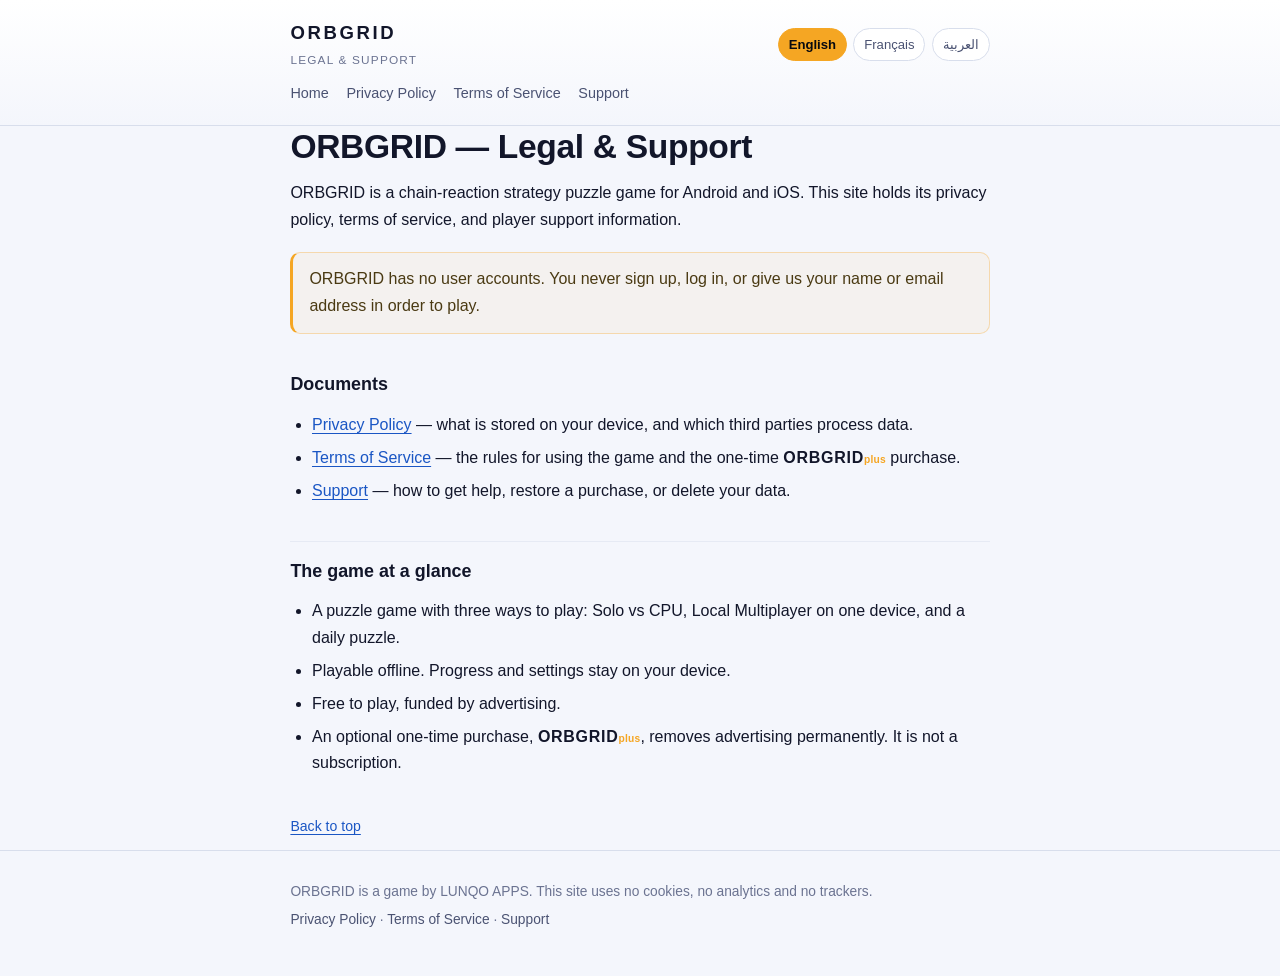
==== index.html @ 341d021b "Deploy ORBGRID legal website" ====
<!doctype html>
<html lang="en" dir="ltr">
<head>
<meta charset="utf-8">
<meta name="viewport" content="width=device-width, initial-scale=1">
<title>ORBGRID — Legal &amp; Support</title>
<meta name="description" content="Privacy policy, terms of service and player support for ORBGRID, a chain-reaction strategy puzzle game.">
<meta name="color-scheme" content="dark light">
<link rel="stylesheet" href="assets/styles.css">
</head>
<body>
<a class="skip" href="#main">Skip to content</a>

<header class="site">
  <div class="wrap bar">
    <a class="brand" href="./">
      <span class="brand-name">ORBGRID</span>
      <span class="brand-tag">Legal &amp; Support</span>
    </a>
    <nav class="langs" aria-label="Language">
      <a href="" lang="en" hreflang="en" aria-current="true">English</a> <a href="fr/" lang="fr" hreflang="fr">Français</a> <a href="ar/" lang="ar" hreflang="ar">العربية</a>
    </nav>
  </div>
  <nav class="wrap tabs" aria-label="Home">
    <a href="./">Home</a>
    <a href="privacy/">Privacy Policy</a>
    <a href="terms/">Terms of Service</a>
    <a href="support/">Support</a>
  </nav>
</header>

<main id="main" class="wrap">
  <article>
      <h1>ORBGRID — Legal &amp; Support</h1>
      <p>ORBGRID is a chain-reaction strategy puzzle game for Android and iOS. This site holds its privacy policy, terms of service, and player support information.</p>
      <aside class="note"><p>ORBGRID has no user accounts. You never sign up, log in, or give us your name or email address in order to play.</p></aside>
      <h2 id="s1">Documents</h2>
      <ul>
        <li><a href="privacy/">Privacy Policy</a> — what is stored on your device, and which third parties process data.</li>
        <li><a href="terms/">Terms of Service</a> — the rules for using the game and the one-time <span class="ogp">ORBGRID<span>plus</span></span> purchase.</li>
        <li><a href="support/">Support</a> — how to get help, restore a purchase, or delete your data.</li>
      </ul>
      <h2 id="s2">The game at a glance</h2>
      <ul>
        <li>A puzzle game with three ways to play: Solo vs CPU, Local Multiplayer on one device, and a daily puzzle.</li>
        <li>Playable offline. Progress and settings stay on your device.</li>
        <li>Free to play, funded by advertising.</li>
        <li>An optional one-time purchase, <span class="ogp">ORBGRID<span>plus</span></span>, removes advertising permanently. It is not a subscription.</li>
      </ul>
      <p class="top"><a href="#main">Back to top</a></p>
  </article>
</main>

<footer class="site">
  <div class="wrap">
    <p>ORBGRID is a game by LUNQO APPS. This site uses no cookies, no analytics and no trackers.</p>
    <p class="fine">
      <a href="privacy/">Privacy Policy</a> ·
      <a href="terms/">Terms of Service</a> ·
      <a href="support/">Support</a>
    </p>
  </div>
</footer>
</body>
</html>
---- assets/styles.css ----
/* ORBGRID legal site.
   Deliberately dependency-free: no external fonts, no CDN, no scripts, no
   cookies, no analytics. A privacy site should not make third-party requests
   just to render itself. System font stacks keep it fast and offline-friendly.
   Logical CSS properties (inline-start/end) make the Arabic RTL layout work
   from the same rules as LTR. */

:root {
  --bg: #08090f;
  --surface: #0f1220;
  --surface-2: #12162a;
  --line: #242b3a;
  --line-soft: #1b2130;
  --text: #e8ecf6;
  --muted: #9aa5bf;
  --faint: #6e7790;
  --accent: #f5a623;
  --focus: #6ea8ff;
  --maxw: 46rem;
  --sans: -apple-system, BlinkMacSystemFont, "Segoe UI", Roboto, "Helvetica Neue",
          Arial, "Noto Sans", "Noto Kufi Arabic", sans-serif;
  --mono: ui-monospace, SFMono-Regular, Menlo, Consolas, monospace;
}

*, *::before, *::after { box-sizing: border-box; }

html { -webkit-text-size-adjust: 100%; }

body {
  margin: 0;
  background: var(--bg);
  color: var(--text);
  font-family: var(--sans);
  font-size: 1rem;
  line-height: 1.65;
  overflow-wrap: break-word;
}

/* Arabic renders small in most system faces — nudge it up for comfort. */
html[dir="rtl"] body { font-size: 1.06rem; line-height: 1.9; }

.wrap { width: 100%; max-width: var(--maxw); margin: 0 auto; padding: 0 1.15rem; }

/* ── Skip link (keyboard + screen-reader users) ───────────────────────────── */
.skip {
  position: absolute;
  inset-inline-start: -9999px;
  top: 0;
  z-index: 10;
  background: var(--accent);
  color: #08090f;
  padding: 0.6rem 1rem;
  border-radius: 0 0 8px 8px;
  font-weight: 700;
}
.skip:focus { inset-inline-start: 0; }

/* ── Header ───────────────────────────────────────────────────────────────── */
header.site {
  border-bottom: 1px solid var(--line);
  background: linear-gradient(180deg, #0b0e1a, var(--bg));
}
.bar {
  display: flex;
  flex-wrap: wrap;
  gap: 0.75rem 1rem;
  align-items: center;
  justify-content: space-between;
  padding-top: 1.15rem;
  padding-bottom: 0.5rem;
}
.brand { text-decoration: none; color: inherit; display: block; }
.brand-name {
  display: block;
  font-weight: 800;
  font-size: 1.16rem;
  letter-spacing: 0.14em;
  color: var(--text);
}
.brand-tag {
  display: block;
  font-size: 0.74rem;
  letter-spacing: 0.1em;
  text-transform: uppercase;
  color: var(--faint);
  margin-top: 0.15rem;
}

.langs { display: flex; gap: 0.4rem; flex-wrap: wrap; }
.langs a {
  font-size: 0.82rem;
  padding: 0.28rem 0.62rem;
  border: 1px solid var(--line);
  border-radius: 999px;
  color: var(--muted);
  text-decoration: none;
  background: var(--surface);
}
.langs a:hover { color: var(--text); border-color: #33415c; }
.langs a[aria-current="true"] {
  background: var(--accent);
  border-color: var(--accent);
  color: #08090f;
  font-weight: 700;
}

.tabs {
  display: flex;
  gap: 0.35rem 1.1rem;
  flex-wrap: wrap;
  padding-bottom: 0.9rem;
}
.tabs a {
  font-size: 0.9rem;
  color: var(--muted);
  text-decoration: none;
  padding: 0.2rem 0;
  border-bottom: 2px solid transparent;
}
.tabs a:hover { color: var(--text); border-bottom-color: var(--accent); }

/* ── Content ──────────────────────────────────────────────────────────────── */
main { padding: 2rem 0 3rem; }

h1 {
  font-size: clamp(1.6rem, 5vw, 2.1rem);
  line-height: 1.25;
  margin: 0 0 0.6rem;
  letter-spacing: -0.01em;
}
h2 {
  font-size: 1.12rem;
  margin: 2.3rem 0 0.6rem;
  padding-top: 0.9rem;
  border-top: 1px solid var(--line-soft);
  scroll-margin-top: 1rem;
}
h2:first-of-type { border-top: 0; padding-top: 0; }

p { margin: 0.75rem 0; }
.meta { color: var(--faint); font-size: 0.88rem; margin-top: 0; }

a { color: var(--focus); text-underline-offset: 0.18em; }
a:hover { color: #a7c8ff; }

ul { margin: 0.75rem 0; padding-inline-start: 1.35rem; }
li { margin: 0.42rem 0; }

code {
  font-family: var(--mono);
  font-size: 0.88em;
  background: var(--surface-2);
  border: 1px solid var(--line);
  border-radius: 5px;
  padding: 0.08em 0.36em;
}
strong { color: #f3f6fd; }
.muted { color: var(--faint); font-size: 0.86em; }

/* Callout for summaries and status notes. */
.note {
  margin: 1.15rem 0;
  padding: 0.85rem 1rem;
  background: rgba(245, 166, 35, 0.06);
  border: 1px solid rgba(245, 166, 35, 0.32);
  border-inline-start: 3px solid var(--accent);
  border-radius: 10px;
}
.note p { margin: 0; color: #f0e6d2; }

/* ── ORBGRIDplus wordmark (mirrors the in-game mark) ──────────────────────── */
.ogp { font-weight: 800; letter-spacing: 0.045em; white-space: nowrap; color: var(--text); }
.ogp > span {
  font-size: 0.64em;
  font-weight: 800;
  letter-spacing: 0.02em;
  color: var(--accent);
}

/* ── Table of contents ────────────────────────────────────────────────────── */
.toc {
  margin: 1.3rem 0 1.9rem;
  padding: 0.9rem 1.05rem;
  background: var(--surface);
  border: 1px solid var(--line);
  border-radius: 10px;
}
.toc-h {
  font-size: 0.74rem;
  letter-spacing: 0.1em;
  text-transform: uppercase;
  color: var(--faint);
  margin: 0 0 0.5rem;
  border: 0;
  padding: 0;
}
.toc ol { margin: 0; padding-inline-start: 1.3rem; color: var(--muted); }
.toc li { margin: 0.22rem 0; }
.toc a { color: var(--muted); text-decoration: none; }
.toc a:hover { color: var(--text); text-decoration: underline; }

/* ── Third-party table ────────────────────────────────────────────────────── */
.tablewrap {
  overflow-x: auto;
  margin: 1.1rem 0;
  border: 1px solid var(--line);
  border-radius: 10px;
}
table { border-collapse: collapse; width: 100%; min-width: 34rem; font-size: 0.9rem; }
th, td {
  text-align: start;
  vertical-align: top;
  padding: 0.7rem 0.85rem;
  border-bottom: 1px solid var(--line-soft);
}
thead th {
  background: var(--surface-2);
  color: var(--muted);
  font-size: 0.76rem;
  letter-spacing: 0.06em;
  text-transform: uppercase;
  white-space: nowrap;
}
tbody tr:last-child td { border-bottom: 0; }

.top { margin-top: 2.4rem; font-size: 0.88rem; }

/* ── Footer ───────────────────────────────────────────────────────────────── */
footer.site {
  border-top: 1px solid var(--line);
  padding: 1.5rem 0 2.4rem;
  color: var(--faint);
  font-size: 0.86rem;
}
footer.site p { margin: 0.35rem 0; }
footer.site a { color: var(--muted); }
.fine a { text-decoration: none; }
.fine a:hover { text-decoration: underline; }

/* ── Accessibility & preferences ──────────────────────────────────────────── */
:focus-visible { outline: 2px solid var(--focus); outline-offset: 2px; border-radius: 4px; }

@media (prefers-reduced-motion: reduce) {
  * { animation: none !important; transition: none !important; scroll-behavior: auto !important; }
}

/* The site is dark by design (it matches the game). Light-preference users get
   a slightly lifted surface set rather than a different identity. */
@media (prefers-color-scheme: light) {
  :root {
    --bg: #f4f6fc;
    --surface: #ffffff;
    --surface-2: #eef1f9;
    --line: #d8deec;
    --line-soft: #e6eaf4;
    --text: #12162a;
    --muted: #4a5272;
    --faint: #6b7391;
    --focus: #1a56c4;
  }
  header.site { background: linear-gradient(180deg, #ffffff, var(--bg)); }
  .note p { color: #4a3a13; }
  .ogp { color: var(--text); }
}

@media print {
  header.site, footer.site, .toc, .skip, .top { display: none; }
  body { background: #fff; color: #000; font-size: 11pt; }
  a { color: #000; text-decoration: underline; }
}
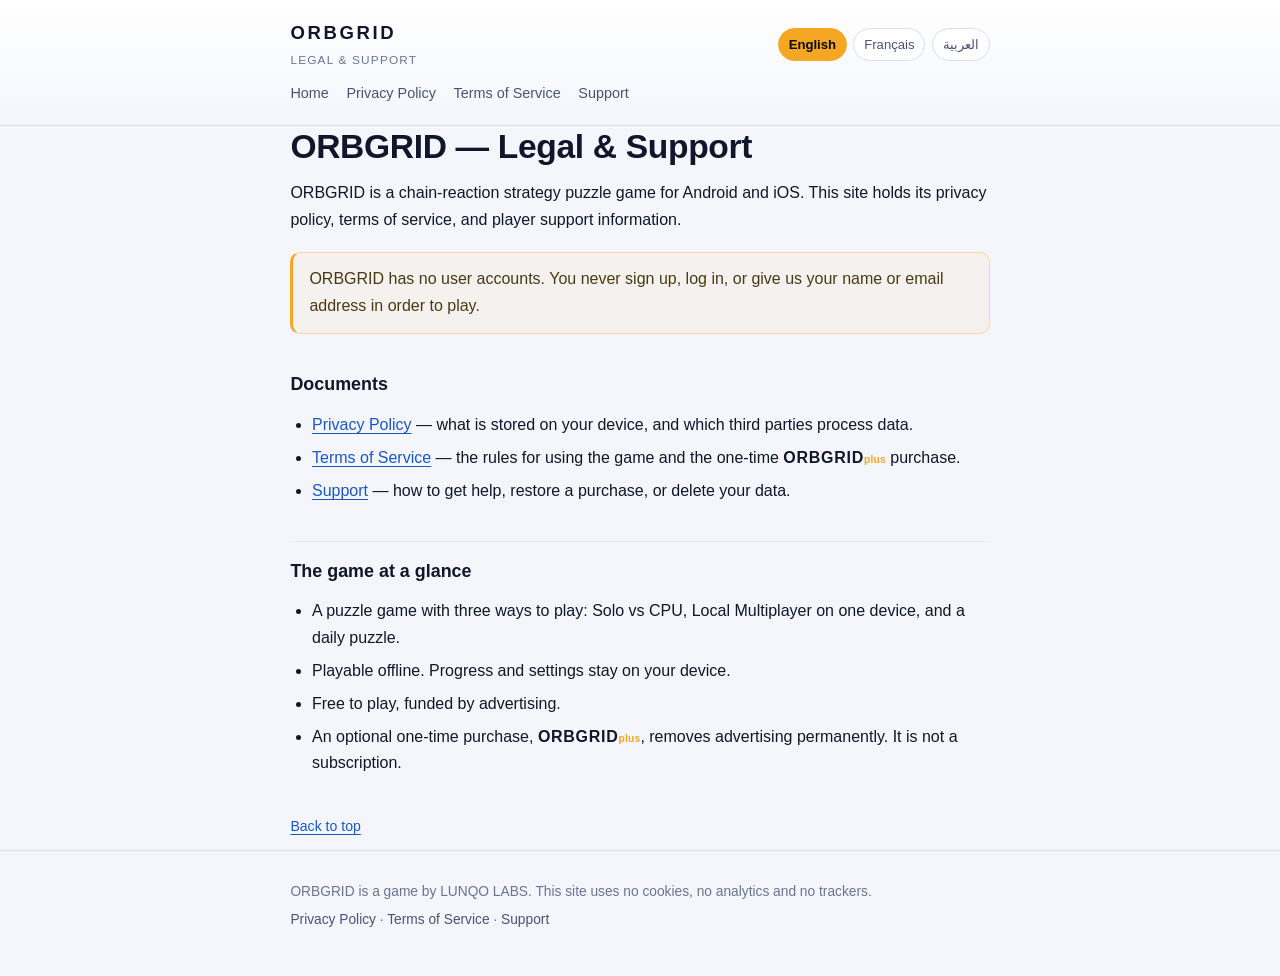
==== commit 5f0c253b: "Update company name from LUNQO APPS to LUNQO LABS" ====
--- a/index.html
+++ b/index.html
@@ -53,7 +53,7 @@
 
 <footer class="site">
   <div class="wrap">
-    <p>ORBGRID is a game by LUNQO APPS. This site uses no cookies, no analytics and no trackers.</p>
+    <p>ORBGRID is a game by LUNQO LABS. This site uses no cookies, no analytics and no trackers.</p>
     <p class="fine">
       <a href="privacy/">Privacy Policy</a> ·
       <a href="terms/">Terms of Service</a> ·
